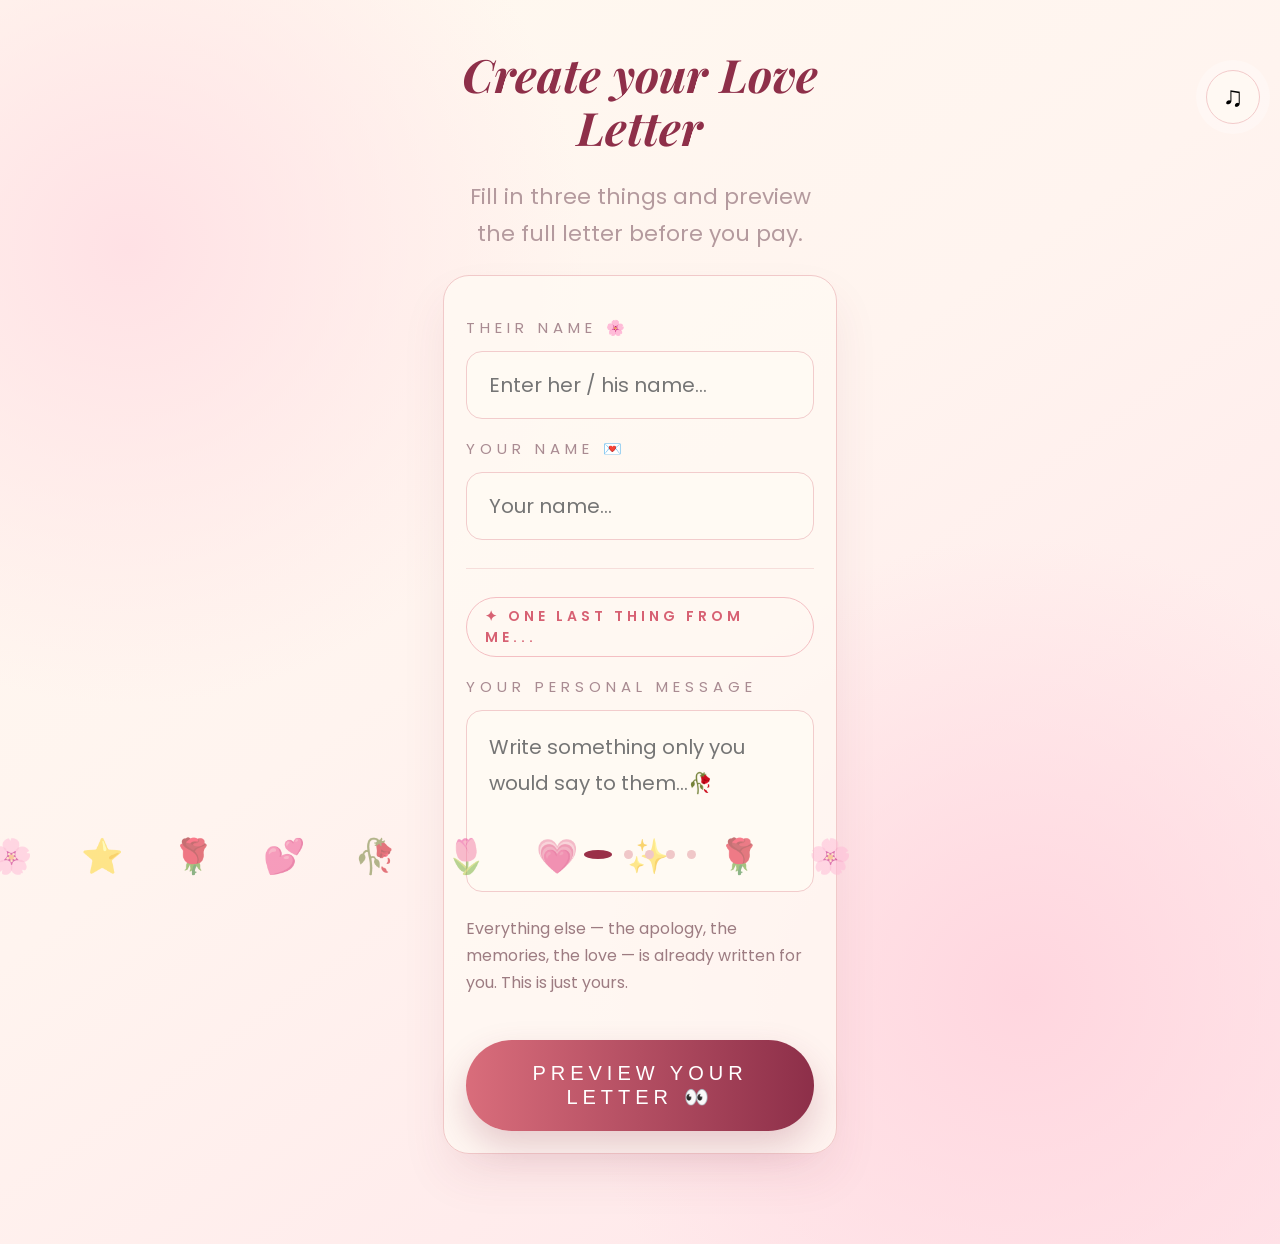
==== index.html @ 82769d7f "Add files via upload" ====
<!DOCTYPE html>
<html lang="en">
<head>
  <meta charset="UTF-8" />
  <meta name="viewport" content="width=device-width, initial-scale=1.0" />
  <title>Create Your Love Letter</title>
  <link rel="preconnect" href="https://fonts.googleapis.com">
  <link rel="preconnect" href="https://fonts.gstatic.com" crossorigin>
  <link href="https://fonts.googleapis.com/css2?family=Playfair+Display:ital,wght@0,600;0,700;1,500;1,700&family=Poppins:wght@300;400;500;600&display=swap" rel="stylesheet">
  <link rel="stylesheet" href="style.css" />
</head>
<body>
  <div class="preview-bar hidden">👀 PREVIEW MODE — PAY AT THE END TO GET YOUR LINK</div>
  <button id="musicBtn" class="music">♫</button>
  <main class="app">
    <section id="formPage" class="page active">
      <h1>Create your Love Letter</h1>
      <p class="sub">Fill in three things and preview<br>the full letter before you pay.</p>
      <div class="panel form-panel">
        <label>THEIR NAME 🌸</label>
        <input id="theirName" placeholder="Enter her / his name..." />
        <label>YOUR NAME 💌</label>
        <input id="yourName" placeholder="Your name..." />
        <div class="divider"></div>
        <div class="pill">✦ ONE LAST THING FROM ME...</div>
        <label>YOUR PERSONAL MESSAGE</label>
        <textarea id="personalMsg" rows="4" placeholder="Write something only you would say to them...🥀"></textarea>
        <p class="hint">Everything else — the apology, the memories, the love — is already written for you. This is just yours.</p>
        <button class="main-btn" id="previewBtn">PREVIEW YOUR LETTER 👀</button>
      </div>
    </section>

    <section id="loadingPage" class="page loading-page">
      <div class="roses">🌹 🌹 🌹</div>
      <h2>Something special is loading for you...</h2>
      <div class="progress"><span></span></div>
      <p class="spaced">PREPARED WITH LOVE ✦</p>
    </section>

    <section id="introPage" class="page center-page">
      <p class="tag">✦ A MESSAGE FOR YOU ✦</p>
      <h1 id="recipientBig">Nj</h1>
      <p class="italic">There are things I should have said sooner.<br>This is my attempt.</p>
      <button class="main-btn" id="readBtn">READ MY HEART 🌹</button>
      <p class="spaced small">SECONDS SINCE I STARTED MISSING YOU</p>
      <div id="seconds" class="seconds">6</div>
    </section>

    <section id="letterPage" class="page">
      <h1>Everything I never said</h1>
      <p class="sub">Scroll and let it settle in.</p>
      <div id="letterCards"></div>
      <div class="last-box">
        <div class="pill">✦ ONE LAST THING FROM ME...</div>
        <p id="customText"></p>
      </div>
      <button class="main-btn" id="meterBtn">ONE MORE THING 🌸</button>
    </section>

    <section id="meterPage" class="page center-page">
      <div class="panel meter-panel">
        <p class="tag">✦ COMPLETELY SCIENTIFIC ✦</p>
        <h2>The Forgiveness Meter™</h2>
        <p class="sub">Advanced AI is calculating exactly how much you deserve to be forgiven right now...</p>
        <div id="meterPercent">50%</div>
        <div class="meter"><span id="meterFill"></span></div>
        <p id="meterStatus" class="spaced">Initialising quantum love sensors...</p>
        <div id="meterResult" class="hidden">
          <div class="broken">💔</div>
          <h2>Cuteness Meter Broken</h2>
          <p>You are officially <b>120%</b> more cute than anyone else in the universe.</p>
          <button class="main-btn" id="loveBtn">I LOVE YOU 🌹</button>
        </div>
      </div>
    </section>

    <section id="finalPage" class="page center-page">
      <div class="rose-big">🌹</div>
      <h1>You are still<br>my favourite</h1>
      <p class="italic">In every version of this life, in every universe that exists — I would still choose you.</p>
      <div class="divider"></div>
      <p class="sign">With everything I have, — <span id="senderSign">Jh</span></p>
      <button class="main-btn" id="shareBtn">SHARE THIS LETTER 🌹</button>
    </section>
  </main>

  <div class="dots"><span></span><span></span><span></span><span></span><span></span></div>
  <script src="script.js"></script>
</body>
</html>
---- style.css ----
:root{
  --wine:#8e2f49; --rose:#d46878; --pink:#f7dede; --soft:#fff7ef; --text:#9d7c82;
}
*{box-sizing:border-box}
body{margin:0;min-height:100vh;background:radial-gradient(circle at 10% 20%,#ffe1e5,transparent 30%),radial-gradient(circle at 80% 80%,#ffd6df,transparent 32%),linear-gradient(145deg,#fffaf0,#fff4ef 45%,#ffe4e9);font-family:Poppins,sans-serif;color:var(--text);overflow-x:hidden}
body:before{content:"🌸  ⭐  🌹  💕  🥀  🌷  💗  ✨  🌹  🌸";position:fixed;left:-10px;right:-10px;bottom:18px;font-size:34px;opacity:.55;letter-spacing:20px;pointer-events:none;filter:blur(.2px)}
h1,h2{font-family:'Playfair Display',serif;color:var(--wine);font-style:italic;text-align:center;line-height:1.15}h1{font-size:46px;margin:28px 0 24px}h2{font-size:34px}.sub{text-align:center;font-size:22px;line-height:1.7;color:#b49a9e}.app{max-width:430px;margin:0 auto;min-height:100vh;padding:20px 18px 90px}.page{display:none;animation:fade .5s ease}.page.active{display:block}.center-page{padding-top:120px;text-align:center}.preview-bar{position:sticky;top:0;z-index:5;background:#a63b51;color:white;text-align:center;font-size:18px;letter-spacing:4px;padding:16px 12px;line-height:1.5}.hidden{display:none!important}.music{position:fixed;right:20px;top:70px;z-index:6;width:54px;height:54px;border-radius:50%;border:1px solid #f2caca;background:#fff9f3;font-size:28px;box-shadow:0 0 0 10px rgba(255,255,255,.3)}.panel,.last-box{background:rgba(255,250,244,.78);border:1.5px solid #f1c9c9;border-radius:26px;padding:22px;box-shadow:0 24px 45px rgba(142,47,73,.08)}label{display:block;margin:18px 0 12px;letter-spacing:5px;font-size:15px;color:#a98b92}input,textarea{width:100%;border:1.5px solid #f2cccc;border-radius:16px;background:#fffaf3;padding:18px 22px;font:20px Poppins;color:#7d4a59;outline:none}textarea{resize:none;line-height:1.8}.divider{height:1px;background:#f6dedb;margin:28px 0}.pill{display:inline-block;border:1.5px solid #f4bfc3;border-radius:999px;padding:8px 18px;color:#d76173;letter-spacing:4px;font-weight:600;font-size:14px}.hint{font-size:16px;line-height:1.7}.main-btn{width:100%;border:0;border-radius:999px;padding:22px 20px;margin-top:28px;background:linear-gradient(90deg,#d96d7b,#8d2f49);color:white;font-size:20px;letter-spacing:5px;box-shadow:0 16px 35px rgba(142,47,73,.22)}.roses{text-align:center;font-size:46px;margin-top:180px}.loading-page h2{font-size:34px;margin-top:90px}.progress,.meter{height:8px;background:#f6d8d4;border-radius:20px;overflow:hidden;margin:36px 24px}.progress span{display:block;width:0;height:100%;background:linear-gradient(90deg,#e9828b,#8e2f49);animation:load 2.2s forwards}.spaced{letter-spacing:5px;text-align:center;font-size:16px}.tag{letter-spacing:6px;color:#d76173;text-align:center}.italic{font-family:'Playfair Display',serif;font-style:italic;color:#9a7279;font-size:23px;line-height:1.6;text-align:center}.seconds{font-family:'Playfair Display',serif;color:#d76173;font-size:48px}.card{position:relative;margin:26px 0;padding:46px 26px 30px;background:rgba(255,250,244,.8);border:1px solid #f1c9c9;border-left:5px solid #bd3a56;border-radius:22px;box-shadow:0 12px 30px rgba(142,47,73,.08)}.quote{color:#f4c6c7;font-size:34px}.card h3{font-family:'Playfair Display',serif;font-style:italic;color:#3f2730;font-size:27px;font-weight:500}.card p{font-size:17px;line-height:1.7}.last-box{margin:28px 0}.last-box p{font-family:'Playfair Display',serif;font-style:italic;color:var(--wine);font-size:24px}.meter-panel{margin-top:0}.meter-panel h2{text-align:center}.meter-panel .sub{font-size:18px}.meter span{display:block;height:100%;width:50%;background:linear-gradient(90deg,#d6a26c,#8e2f49);transition:width 1s}#meterPercent{font-family:'Playfair Display',serif;color:var(--wine);font-size:72px;text-align:center;margin:38px 0 14px}.broken{font-size:54px}.finalPage{}.rose-big{font-size:62px;text-align:center}.sign{font-size:18px;letter-spacing:3px;text-align:center}.sign span{color:#d76173;font-family:'Playfair Display',serif;font-style:italic;font-size:24px}.dots{position:fixed;bottom:34px;left:0;right:0;text-align:center}.dots span{display:inline-block;width:9px;height:9px;margin:0 6px;border-radius:50%;background:#f0c7c8}.dots span.active,.dots span:nth-child(1){width:28px;background:#9a3048}@keyframes fade{from{opacity:0;transform:translateY(10px)}to{opacity:1;transform:none}}@keyframes load{to{width:100%}}@media(max-width:420px){h1{font-size:40px}.app{padding-left:18px;padding-right:18px}.preview-bar{font-size:16px}.main-btn{font-size:18px}}
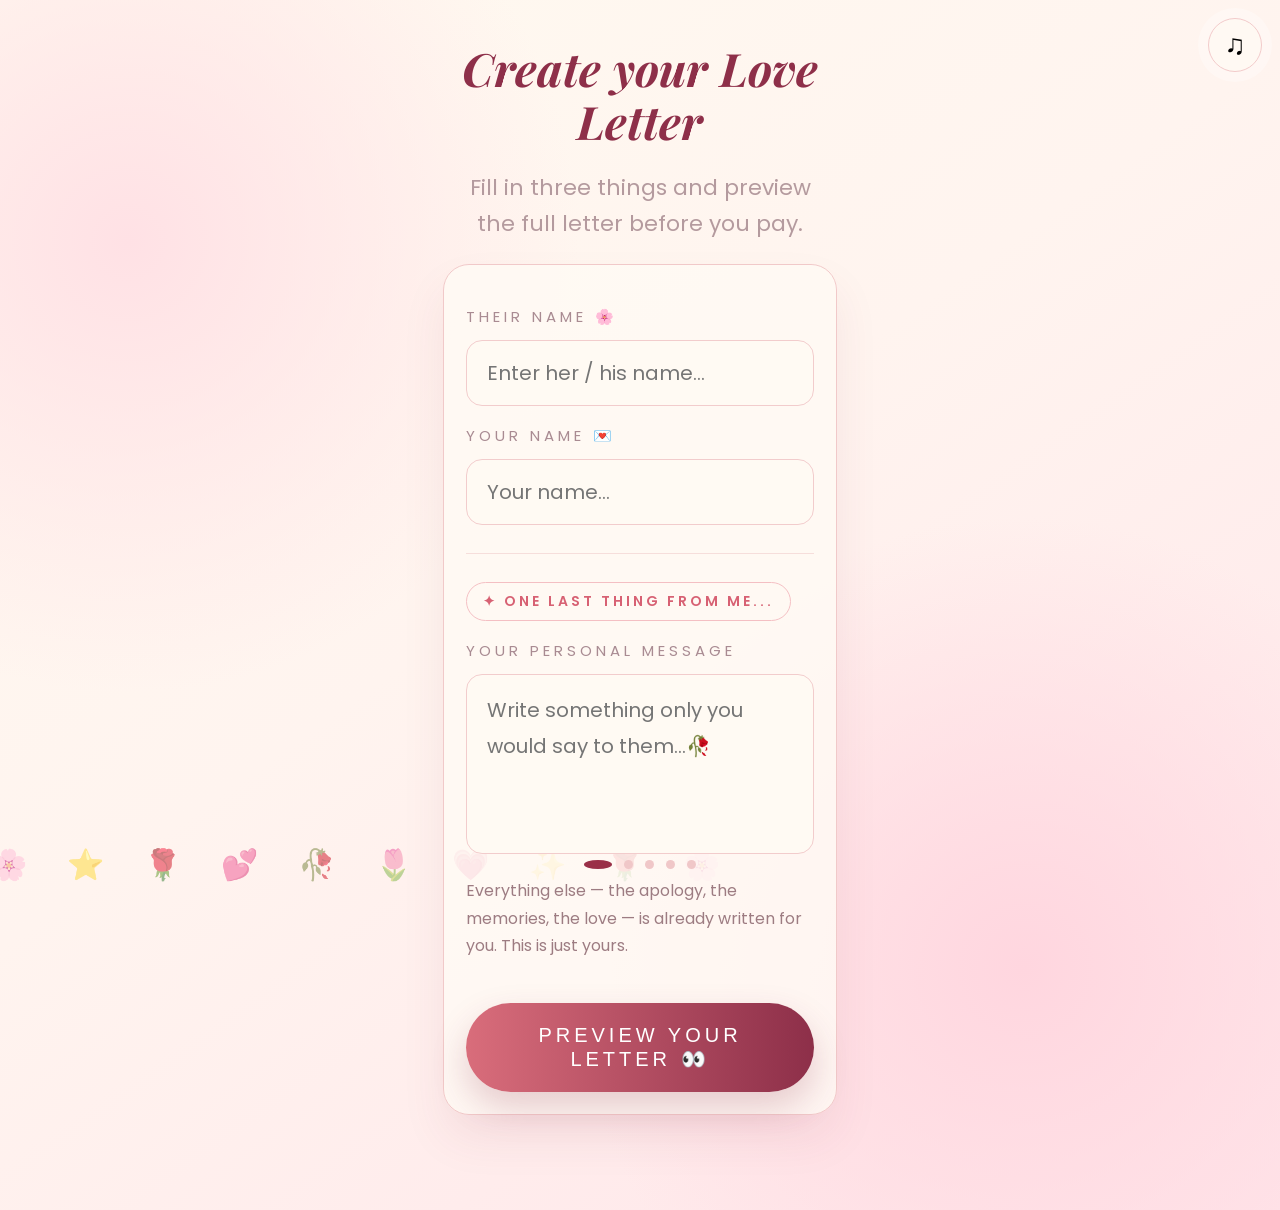
==== commit 532b5ce8: "Add files via upload" ====
--- a/index.html
+++ b/index.html
@@ -10,7 +10,6 @@
   <link rel="stylesheet" href="style.css" />
 </head>
 <body>
-  <div class="preview-bar hidden">👀 PREVIEW MODE — PAY AT THE END TO GET YOUR LINK</div>
   <button id="musicBtn" class="music">♫</button>
   <main class="app">
     <section id="formPage" class="page active">
@@ -79,7 +78,7 @@
       <h1>You are still<br>my favourite</h1>
       <p class="italic">In every version of this life, in every universe that exists — I would still choose you.</p>
       <div class="divider"></div>
-      <p class="sign">With everything I have, — <span id="senderSign">Jh</span></p>
+      <p class="sign">With everything I have, — <span id="senderSign">Your name</span></p>
       <button class="main-btn" id="shareBtn">SHARE THIS LETTER 🌹</button>
     </section>
   </main>
--- a/style.css
+++ b/style.css
@@ -1,7 +1,10 @@
 :root{
   --wine:#8e2f49; --rose:#d46878; --pink:#f7dede; --soft:#fff7ef; --text:#9d7c82;
 }
-*{box-sizing:border-box}
-body{margin:0;min-height:100vh;background:radial-gradient(circle at 10% 20%,#ffe1e5,transparent 30%),radial-gradient(circle at 80% 80%,#ffd6df,transparent 32%),linear-gradient(145deg,#fffaf0,#fff4ef 45%,#ffe4e9);font-family:Poppins,sans-serif;color:var(--text);overflow-x:hidden}
-body:before{content:"🌸  ⭐  🌹  💕  🥀  🌷  💗  ✨  🌹  🌸";position:fixed;left:-10px;right:-10px;bottom:18px;font-size:34px;opacity:.55;letter-spacing:20px;pointer-events:none;filter:blur(.2px)}
-h1,h2{font-family:'Playfair Display',serif;color:var(--wine);font-style:italic;text-align:center;line-height:1.15}h1{font-size:46px;margin:28px 0 24px}h2{font-size:34px}.sub{text-align:center;font-size:22px;line-height:1.7;color:#b49a9e}.app{max-width:430px;margin:0 auto;min-height:100vh;padding:20px 18px 90px}.page{display:none;animation:fade .5s ease}.page.active{display:block}.center-page{padding-top:120px;text-align:center}.preview-bar{position:sticky;top:0;z-index:5;background:#a63b51;color:white;text-align:center;font-size:18px;letter-spacing:4px;padding:16px 12px;line-height:1.5}.hidden{display:none!important}.music{position:fixed;right:20px;top:70px;z-index:6;width:54px;height:54px;border-radius:50%;border:1px solid #f2caca;background:#fff9f3;font-size:28px;box-shadow:0 0 0 10px rgba(255,255,255,.3)}.panel,.last-box{background:rgba(255,250,244,.78);border:1.5px solid #f1c9c9;border-radius:26px;padding:22px;box-shadow:0 24px 45px rgba(142,47,73,.08)}label{display:block;margin:18px 0 12px;letter-spacing:5px;font-size:15px;color:#a98b92}input,textarea{width:100%;border:1.5px solid #f2cccc;border-radius:16px;background:#fffaf3;padding:18px 22px;font:20px Poppins;color:#7d4a59;outline:none}textarea{resize:none;line-height:1.8}.divider{height:1px;background:#f6dedb;margin:28px 0}.pill{display:inline-block;border:1.5px solid #f4bfc3;border-radius:999px;padding:8px 18px;color:#d76173;letter-spacing:4px;font-weight:600;font-size:14px}.hint{font-size:16px;line-height:1.7}.main-btn{width:100%;border:0;border-radius:999px;padding:22px 20px;margin-top:28px;background:linear-gradient(90deg,#d96d7b,#8d2f49);color:white;font-size:20px;letter-spacing:5px;box-shadow:0 16px 35px rgba(142,47,73,.22)}.roses{text-align:center;font-size:46px;margin-top:180px}.loading-page h2{font-size:34px;margin-top:90px}.progress,.meter{height:8px;background:#f6d8d4;border-radius:20px;overflow:hidden;margin:36px 24px}.progress span{display:block;width:0;height:100%;background:linear-gradient(90deg,#e9828b,#8e2f49);animation:load 2.2s forwards}.spaced{letter-spacing:5px;text-align:center;font-size:16px}.tag{letter-spacing:6px;color:#d76173;text-align:center}.italic{font-family:'Playfair Display',serif;font-style:italic;color:#9a7279;font-size:23px;line-height:1.6;text-align:center}.seconds{font-family:'Playfair Display',serif;color:#d76173;font-size:48px}.card{position:relative;margin:26px 0;padding:46px 26px 30px;background:rgba(255,250,244,.8);border:1px solid #f1c9c9;border-left:5px solid #bd3a56;border-radius:22px;box-shadow:0 12px 30px rgba(142,47,73,.08)}.quote{color:#f4c6c7;font-size:34px}.card h3{font-family:'Playfair Display',serif;font-style:italic;color:#3f2730;font-size:27px;font-weight:500}.card p{font-size:17px;line-height:1.7}.last-box{margin:28px 0}.last-box p{font-family:'Playfair Display',serif;font-style:italic;color:var(--wine);font-size:24px}.meter-panel{margin-top:0}.meter-panel h2{text-align:center}.meter-panel .sub{font-size:18px}.meter span{display:block;height:100%;width:50%;background:linear-gradient(90deg,#d6a26c,#8e2f49);transition:width 1s}#meterPercent{font-family:'Playfair Display',serif;color:var(--wine);font-size:72px;text-align:center;margin:38px 0 14px}.broken{font-size:54px}.finalPage{}.rose-big{font-size:62px;text-align:center}.sign{font-size:18px;letter-spacing:3px;text-align:center}.sign span{color:#d76173;font-family:'Playfair Display',serif;font-style:italic;font-size:24px}.dots{position:fixed;bottom:34px;left:0;right:0;text-align:center}.dots span{display:inline-block;width:9px;height:9px;margin:0 6px;border-radius:50%;background:#f0c7c8}.dots span.active,.dots span:nth-child(1){width:28px;background:#9a3048}@keyframes fade{from{opacity:0;transform:translateY(10px)}to{opacity:1;transform:none}}@keyframes load{to{width:100%}}@media(max-width:420px){h1{font-size:40px}.app{padding-left:18px;padding-right:18px}.preview-bar{font-size:16px}.main-btn{font-size:18px}}
+*{box-sizing:border-box;-webkit-tap-highlight-color:transparent}
+html{width:100%;overflow-x:hidden}
+body{margin:0;width:100%;min-height:100dvh;background:radial-gradient(circle at 10% 20%,#ffe1e5,transparent 30%),radial-gradient(circle at 80% 80%,#ffd6df,transparent 32%),linear-gradient(145deg,#fffaf0,#fff4ef 45%,#ffe4e9);font-family:Poppins,sans-serif;color:var(--text);overflow-x:hidden}
+body:before{content:"🌸  ⭐  🌹  💕  🥀  🌷  💗  ✨  🌹  🌸";position:fixed;left:-10px;right:-10px;bottom:calc(12px + env(safe-area-inset-bottom));font-size:30px;opacity:.5;letter-spacing:16px;pointer-events:none;filter:blur(.2px);z-index:0}
+h1,h2{font-family:'Playfair Display',serif;color:var(--wine);font-style:italic;text-align:center;line-height:1.15}h1{font-size:clamp(34px,10vw,46px);margin:24px 0 20px}h2{font-size:clamp(28px,8vw,34px)}.sub{text-align:center;font-size:clamp(18px,5vw,22px);line-height:1.65;color:#b49a9e}.app{position:relative;z-index:1;width:100%;max-width:430px;margin:0 auto;min-height:100dvh;padding:18px 18px calc(95px + env(safe-area-inset-bottom))}.page{display:none;animation:fade .5s ease}.page.active{display:block}.center-page{padding-top:min(18vh,120px);text-align:center}.hidden{display:none!important}.music{position:fixed;right:18px;top:18px;z-index:6;width:54px;height:54px;border-radius:50%;border:1px solid #f2caca;background:#fff9f3;font-size:28px;box-shadow:0 0 0 10px rgba(255,255,255,.3)}.panel,.last-box{background:rgba(255,250,244,.82);border:1.5px solid #f1c9c9;border-radius:26px;padding:22px;box-shadow:0 24px 45px rgba(142,47,73,.08)}label{display:block;margin:18px 0 12px;letter-spacing:4px;font-size:15px;color:#a98b92}input,textarea{width:100%;border:1.5px solid #f2cccc;border-radius:16px;background:#fffaf3;padding:17px 20px;font:20px Poppins;color:#7d4a59;outline:none}textarea{resize:none;line-height:1.8}.divider{height:1px;background:#f6dedb;margin:28px 0}.pill{display:inline-block;border:1.5px solid #f4bfc3;border-radius:999px;padding:8px 16px;color:#d76173;letter-spacing:3px;font-weight:600;font-size:14px}.hint{font-size:16px;line-height:1.7}.main-btn{width:100%;border:0;border-radius:999px;padding:21px 18px;margin-top:28px;background:linear-gradient(90deg,#d96d7b,#8d2f49);color:white;font-size:clamp(17px,5vw,20px);letter-spacing:4px;box-shadow:0 16px 35px rgba(142,47,73,.22);cursor:pointer}.roses{text-align:center;font-size:46px;margin-top:min(24vh,180px)}.loading-page h2{font-size:clamp(28px,8vw,34px);margin-top:70px}.progress,.meter{height:8px;background:#f6d8d4;border-radius:20px;overflow:hidden;margin:34px 24px}.progress span{display:block;width:0;height:100%;background:linear-gradient(90deg,#e9828b,#8e2f49);animation:load 2.2s forwards}.spaced{letter-spacing:4px;text-align:center;font-size:16px}.tag{letter-spacing:5px;color:#d76173;text-align:center}.italic{font-family:'Playfair Display',serif;font-style:italic;color:#9a7279;font-size:clamp(21px,5.5vw,23px);line-height:1.6;text-align:center}.seconds{font-family:'Playfair Display',serif;color:#d76173;font-size:48px}.card{position:relative;margin:24px 0;padding:42px 24px 28px;background:rgba(255,250,244,.84);border:1px solid #f1c9c9;border-left:5px solid #bd3a56;border-radius:22px;box-shadow:0 12px 30px rgba(142,47,73,.08)}.quote{color:#f4c6c7;font-size:34px}.card h3{font-family:'Playfair Display',serif;font-style:italic;color:#3f2730;font-size:clamp(25px,7vw,27px);font-weight:500}.card p{font-size:clamp(16px,4.2vw,17px);line-height:1.7}.last-box{margin:28px 0}.last-box p{font-family:'Playfair Display',serif;font-style:italic;color:var(--wine);font-size:24px;overflow-wrap:anywhere}.meter-panel{margin-top:0}.meter-panel h2{text-align:center}.meter-panel .sub{font-size:18px} .meter span{display:block;height:100%;width:50%;background:linear-gradient(90deg,#d6a26c,#8e2f49);transition:width 1s}#meterPercent{font-family:'Playfair Display',serif;color:var(--wine);font-size:clamp(64px,18vw,72px);text-align:center;margin:34px 0 14px}.broken{font-size:54px}.rose-big{font-size:62px;text-align:center}.sign{font-size:18px;letter-spacing:2px;text-align:center}.sign span{color:#d76173;font-family:'Playfair Display',serif;font-style:italic;font-size:24px;overflow-wrap:anywhere}.dots{position:fixed;z-index:2;bottom:calc(24px + env(safe-area-inset-bottom));left:0;right:0;text-align:center;pointer-events:none}.dots span{display:inline-block;width:9px;height:9px;margin:0 6px;border-radius:50%;background:#f0c7c8}.dots span.active,.dots span:nth-child(1){width:28px;background:#9a3048}@keyframes fade{from{opacity:0;transform:translateY(10px)}to{opacity:1;transform:none}}@keyframes load{to{width:100%}}
+@media(max-width:420px){.app{padding-left:16px;padding-right:16px}.panel,.last-box{padding:20px;border-radius:24px}input,textarea{font-size:18px;padding:16px 18px}.main-btn{letter-spacing:3px}.music{width:48px;height:48px;font-size:24px}.center-page{padding-top:95px}}
+@media(max-width:360px){.app{padding-left:12px;padding-right:12px}.pill,.tag,.spaced{letter-spacing:2px}.main-btn{letter-spacing:2px;padding:18px 14px}.card{padding-left:20px;padding-right:18px}}
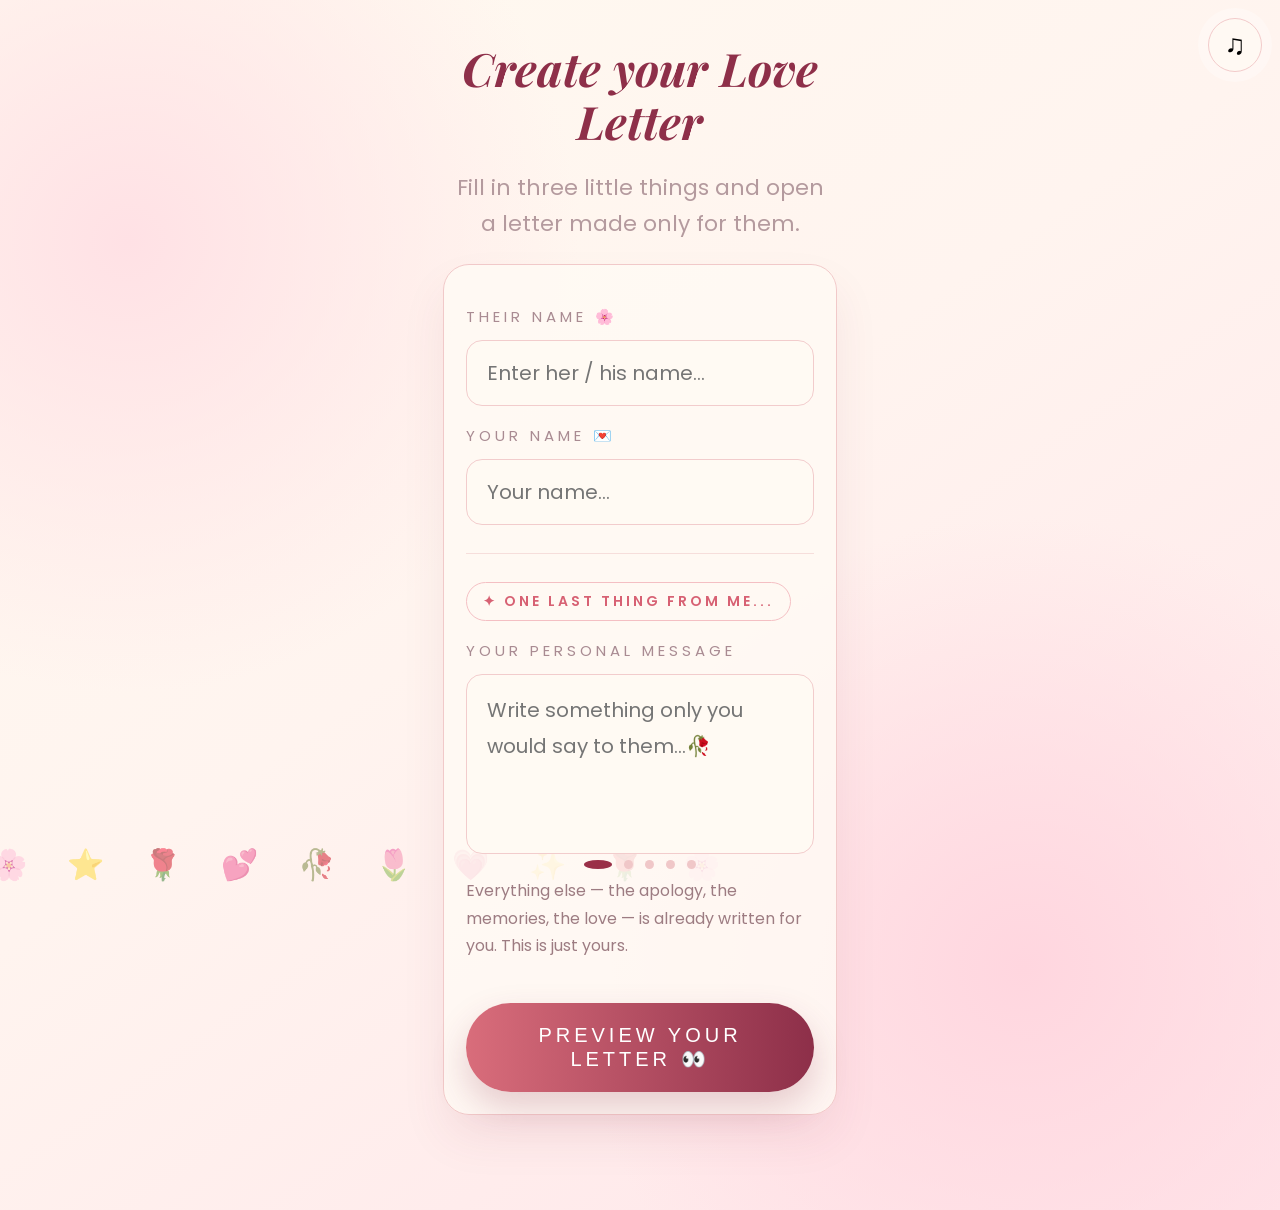
==== commit f58c0b50: "Add files via upload" ====
--- a/index.html
+++ b/index.html
@@ -3,18 +3,18 @@
 <head>
   <meta charset="UTF-8" />
   <meta name="viewport" content="width=device-width, initial-scale=1.0" />
-  <title>Create Your Love Letter</title>
+  <title>SorryLink</title>
   <link rel="preconnect" href="https://fonts.googleapis.com">
   <link rel="preconnect" href="https://fonts.gstatic.com" crossorigin>
   <link href="https://fonts.googleapis.com/css2?family=Playfair+Display:ital,wght@0,600;0,700;1,500;1,700&family=Poppins:wght@300;400;500;600&display=swap" rel="stylesheet">
-  <link rel="stylesheet" href="style.css" />
+  <link rel="stylesheet" href="style.css?v=3" />
 </head>
 <body>
   <button id="musicBtn" class="music">♫</button>
   <main class="app">
     <section id="formPage" class="page active">
       <h1>Create your Love Letter</h1>
-      <p class="sub">Fill in three things and preview<br>the full letter before you pay.</p>
+      <p class="sub">Fill in three little things and open<br>a letter made only for them.</p>
       <div class="panel form-panel">
         <label>THEIR NAME 🌸</label>
         <input id="theirName" placeholder="Enter her / his name..." />
@@ -78,12 +78,12 @@
       <h1>You are still<br>my favourite</h1>
       <p class="italic">In every version of this life, in every universe that exists — I would still choose you.</p>
       <div class="divider"></div>
-      <p class="sign">With everything I have, — <span id="senderSign">Your name</span></p>
+      <p class="sign">With everything I have, — <span id="senderSign"></span></p>
       <button class="main-btn" id="shareBtn">SHARE THIS LETTER 🌹</button>
     </section>
   </main>
 
   <div class="dots"><span></span><span></span><span></span><span></span><span></span></div>
-  <script src="script.js"></script>
+  <script src="script.js?v=3"></script>
 </body>
 </html>
--- a/style.css
+++ b/style.css
@@ -8,3 +8,25 @@
 h1,h2{font-family:'Playfair Display',serif;color:var(--wine);font-style:italic;text-align:center;line-height:1.15}h1{font-size:clamp(34px,10vw,46px);margin:24px 0 20px}h2{font-size:clamp(28px,8vw,34px)}.sub{text-align:center;font-size:clamp(18px,5vw,22px);line-height:1.65;color:#b49a9e}.app{position:relative;z-index:1;width:100%;max-width:430px;margin:0 auto;min-height:100dvh;padding:18px 18px calc(95px + env(safe-area-inset-bottom))}.page{display:none;animation:fade .5s ease}.page.active{display:block}.center-page{padding-top:min(18vh,120px);text-align:center}.hidden{display:none!important}.music{position:fixed;right:18px;top:18px;z-index:6;width:54px;height:54px;border-radius:50%;border:1px solid #f2caca;background:#fff9f3;font-size:28px;box-shadow:0 0 0 10px rgba(255,255,255,.3)}.panel,.last-box{background:rgba(255,250,244,.82);border:1.5px solid #f1c9c9;border-radius:26px;padding:22px;box-shadow:0 24px 45px rgba(142,47,73,.08)}label{display:block;margin:18px 0 12px;letter-spacing:4px;font-size:15px;color:#a98b92}input,textarea{width:100%;border:1.5px solid #f2cccc;border-radius:16px;background:#fffaf3;padding:17px 20px;font:20px Poppins;color:#7d4a59;outline:none}textarea{resize:none;line-height:1.8}.divider{height:1px;background:#f6dedb;margin:28px 0}.pill{display:inline-block;border:1.5px solid #f4bfc3;border-radius:999px;padding:8px 16px;color:#d76173;letter-spacing:3px;font-weight:600;font-size:14px}.hint{font-size:16px;line-height:1.7}.main-btn{width:100%;border:0;border-radius:999px;padding:21px 18px;margin-top:28px;background:linear-gradient(90deg,#d96d7b,#8d2f49);color:white;font-size:clamp(17px,5vw,20px);letter-spacing:4px;box-shadow:0 16px 35px rgba(142,47,73,.22);cursor:pointer}.roses{text-align:center;font-size:46px;margin-top:min(24vh,180px)}.loading-page h2{font-size:clamp(28px,8vw,34px);margin-top:70px}.progress,.meter{height:8px;background:#f6d8d4;border-radius:20px;overflow:hidden;margin:34px 24px}.progress span{display:block;width:0;height:100%;background:linear-gradient(90deg,#e9828b,#8e2f49);animation:load 2.2s forwards}.spaced{letter-spacing:4px;text-align:center;font-size:16px}.tag{letter-spacing:5px;color:#d76173;text-align:center}.italic{font-family:'Playfair Display',serif;font-style:italic;color:#9a7279;font-size:clamp(21px,5.5vw,23px);line-height:1.6;text-align:center}.seconds{font-family:'Playfair Display',serif;color:#d76173;font-size:48px}.card{position:relative;margin:24px 0;padding:42px 24px 28px;background:rgba(255,250,244,.84);border:1px solid #f1c9c9;border-left:5px solid #bd3a56;border-radius:22px;box-shadow:0 12px 30px rgba(142,47,73,.08)}.quote{color:#f4c6c7;font-size:34px}.card h3{font-family:'Playfair Display',serif;font-style:italic;color:#3f2730;font-size:clamp(25px,7vw,27px);font-weight:500}.card p{font-size:clamp(16px,4.2vw,17px);line-height:1.7}.last-box{margin:28px 0}.last-box p{font-family:'Playfair Display',serif;font-style:italic;color:var(--wine);font-size:24px;overflow-wrap:anywhere}.meter-panel{margin-top:0}.meter-panel h2{text-align:center}.meter-panel .sub{font-size:18px} .meter span{display:block;height:100%;width:50%;background:linear-gradient(90deg,#d6a26c,#8e2f49);transition:width 1s}#meterPercent{font-family:'Playfair Display',serif;color:var(--wine);font-size:clamp(64px,18vw,72px);text-align:center;margin:34px 0 14px}.broken{font-size:54px}.rose-big{font-size:62px;text-align:center}.sign{font-size:18px;letter-spacing:2px;text-align:center}.sign span{color:#d76173;font-family:'Playfair Display',serif;font-style:italic;font-size:24px;overflow-wrap:anywhere}.dots{position:fixed;z-index:2;bottom:calc(24px + env(safe-area-inset-bottom));left:0;right:0;text-align:center;pointer-events:none}.dots span{display:inline-block;width:9px;height:9px;margin:0 6px;border-radius:50%;background:#f0c7c8}.dots span.active,.dots span:nth-child(1){width:28px;background:#9a3048}@keyframes fade{from{opacity:0;transform:translateY(10px)}to{opacity:1;transform:none}}@keyframes load{to{width:100%}}
 @media(max-width:420px){.app{padding-left:16px;padding-right:16px}.panel,.last-box{padding:20px;border-radius:24px}input,textarea{font-size:18px;padding:16px 18px}.main-btn{letter-spacing:3px}.music{width:48px;height:48px;font-size:24px}.center-page{padding-top:95px}}
 @media(max-width:360px){.app{padding-left:12px;padding-right:12px}.pill,.tag,.spaced{letter-spacing:2px}.main-btn{letter-spacing:2px;padding:18px 14px}.card{padding-left:20px;padding-right:18px}}
+
+@media (max-width: 480px){
+  body:before{font-size:24px;letter-spacing:10px;bottom:calc(8px + env(safe-area-inset-bottom));}
+  .app{max-width:100%;padding:14px 14px calc(88px + env(safe-area-inset-bottom));}
+  h1{font-size:clamp(31px,9.5vw,42px);}
+  .sub{font-size:clamp(16px,4.6vw,20px);line-height:1.55;}
+  .panel,.last-box{padding:18px 16px;border-radius:22px;}
+  label{font-size:13px;letter-spacing:2.5px;margin-top:16px;}
+  input,textarea{font-size:16px;padding:15px 16px;border-radius:14px;}
+  .main-btn{font-size:16px;letter-spacing:2px;padding:18px 14px;}
+  .center-page{padding-top:88px;}
+  .card{margin:20px 0;padding:34px 18px 24px;}
+  .card h3{font-size:24px;}
+  .card p{font-size:15.5px;}
+  .dots{bottom:calc(18px + env(safe-area-inset-bottom));}
+}
+@media (max-width: 340px){
+  .app{padding-left:10px;padding-right:10px;}
+  h1{font-size:30px;}
+  .pill,.tag,.spaced{letter-spacing:1.5px;font-size:12px;}
+  .sign{font-size:16px;}
+}
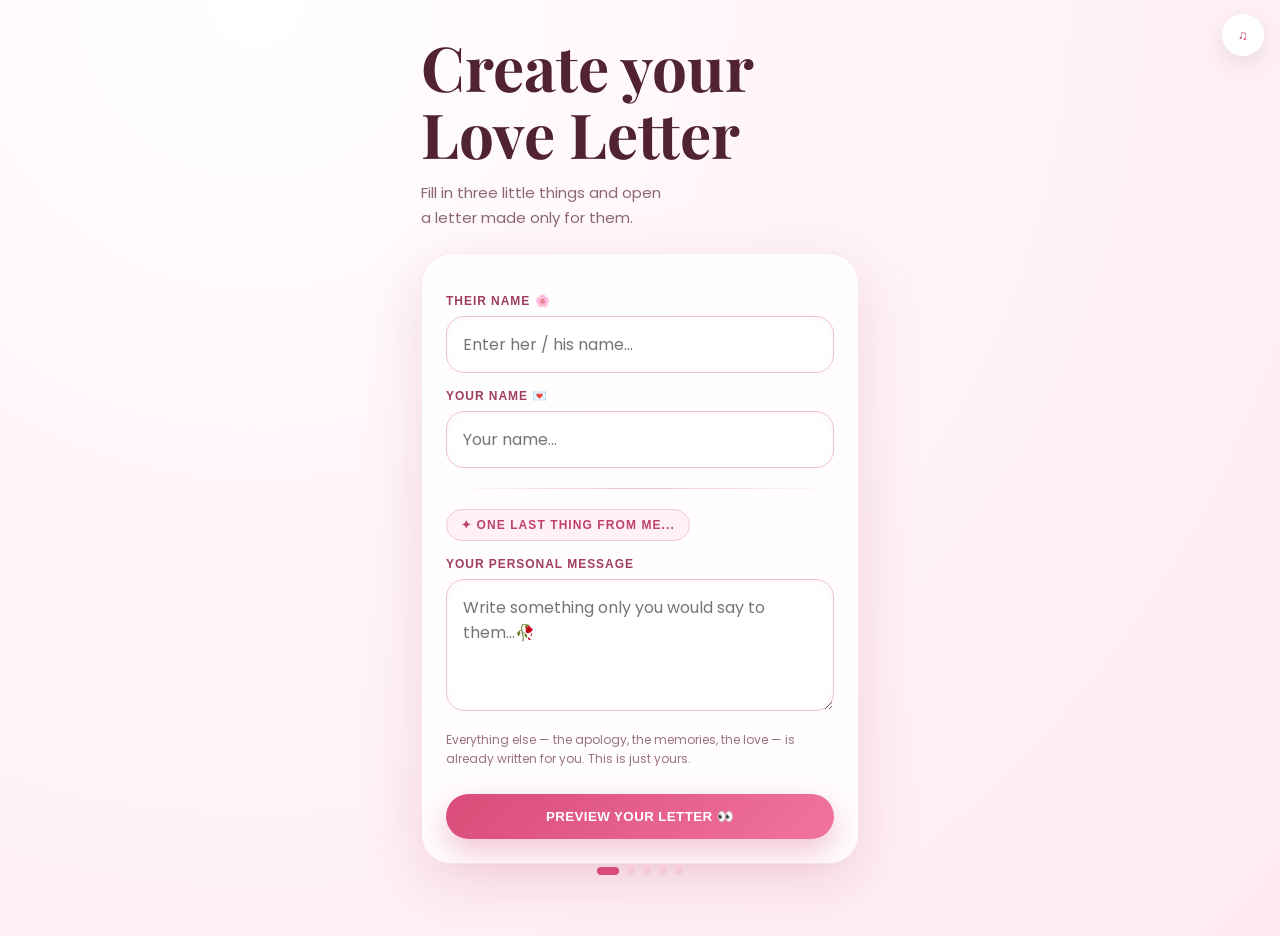
==== commit d17349fa: "Add files via upload" ====
--- a/index.html
+++ b/index.html
@@ -7,7 +7,8 @@
   <link rel="preconnect" href="https://fonts.googleapis.com">
   <link rel="preconnect" href="https://fonts.gstatic.com" crossorigin>
   <link href="https://fonts.googleapis.com/css2?family=Playfair+Display:ital,wght@0,600;0,700;1,500;1,700&family=Poppins:wght@300;400;500;600&display=swap" rel="stylesheet">
-  <link rel="stylesheet" href="style.css?v=3" />
+  <link rel="stylesheet" href="style.css?v=10" />
+  <script src="https://checkout.razorpay.com/v1/checkout.js"></script>
 </head>
 <body>
   <button id="musicBtn" class="music">♫</button>
@@ -17,9 +18,9 @@
       <p class="sub">Fill in three little things and open<br>a letter made only for them.</p>
       <div class="panel form-panel">
         <label>THEIR NAME 🌸</label>
-        <input id="theirName" placeholder="Enter her / his name..." />
+        <input id="theirName" placeholder="Enter her / his name..." autocomplete="name" />
         <label>YOUR NAME 💌</label>
-        <input id="yourName" placeholder="Your name..." />
+        <input id="yourName" placeholder="Your name..." autocomplete="name" />
         <div class="divider"></div>
         <div class="pill">✦ ONE LAST THING FROM ME...</div>
         <label>YOUR PERSONAL MESSAGE</label>
@@ -38,7 +39,7 @@
 
     <section id="introPage" class="page center-page">
       <p class="tag">✦ A MESSAGE FOR YOU ✦</p>
-      <h1 id="recipientBig">Nj</h1>
+      <h1 id="recipientBig">My Love</h1>
       <p class="italic">There are things I should have said sooner.<br>This is my attempt.</p>
       <button class="main-btn" id="readBtn">READ MY HEART 🌹</button>
       <p class="spaced small">SECONDS SINCE I STARTED MISSING YOU</p>
@@ -73,17 +74,28 @@
       </div>
     </section>
 
+    <section id="paymentPage" class="page center-page">
+      <div class="panel payment-panel">
+        <p class="tag">✦ ONE TIME UNLOCK ✦</p>
+        <h2>Unlock this letter</h2>
+        <p class="sub">Pay once and get one shareable link for this letter from <span id="paymentName">your name</span>.</p>
+        <div id="payAmount" class="price">₹49</div>
+        <button class="main-btn" id="payBtn">PAY ₹49 & GET LINK 🌹</button>
+        <p id="payStatus" class="hint center"></p>
+      </div>
+    </section>
+
     <section id="finalPage" class="page center-page">
       <div class="rose-big">🌹</div>
-      <h1>You are still<br>my favourite</h1>
-      <p class="italic">In every version of this life, in every universe that exists — I would still choose you.</p>
-      <div class="divider"></div>
-      <p class="sign">With everything I have, — <span id="senderSign"></span></p>
-      <button class="main-btn" id="shareBtn">SHARE THIS LETTER 🌹</button>
+      <h1>Your paid link is ready</h1>
+      <p class="italic">Send this link to the person you made it for.</p>
+      <input id="shareLinkBox" class="share-box" readonly />
+      <button class="main-btn" id="copyLinkBtn">COPY SHAREABLE LINK 🌹</button>
+      <button class="ghost-btn" id="openLinkBtn">OPEN LINK</button>
     </section>
   </main>
 
   <div class="dots"><span></span><span></span><span></span><span></span><span></span></div>
-  <script src="script.js?v=3"></script>
+  <script src="script.js?v=10"></script>
 </body>
 </html>
--- a/style.css
+++ b/style.css
@@ -1,32 +1 @@
-:root{
-  --wine:#8e2f49; --rose:#d46878; --pink:#f7dede; --soft:#fff7ef; --text:#9d7c82;
-}
-*{box-sizing:border-box;-webkit-tap-highlight-color:transparent}
-html{width:100%;overflow-x:hidden}
-body{margin:0;width:100%;min-height:100dvh;background:radial-gradient(circle at 10% 20%,#ffe1e5,transparent 30%),radial-gradient(circle at 80% 80%,#ffd6df,transparent 32%),linear-gradient(145deg,#fffaf0,#fff4ef 45%,#ffe4e9);font-family:Poppins,sans-serif;color:var(--text);overflow-x:hidden}
-body:before{content:"🌸  ⭐  🌹  💕  🥀  🌷  💗  ✨  🌹  🌸";position:fixed;left:-10px;right:-10px;bottom:calc(12px + env(safe-area-inset-bottom));font-size:30px;opacity:.5;letter-spacing:16px;pointer-events:none;filter:blur(.2px);z-index:0}
-h1,h2{font-family:'Playfair Display',serif;color:var(--wine);font-style:italic;text-align:center;line-height:1.15}h1{font-size:clamp(34px,10vw,46px);margin:24px 0 20px}h2{font-size:clamp(28px,8vw,34px)}.sub{text-align:center;font-size:clamp(18px,5vw,22px);line-height:1.65;color:#b49a9e}.app{position:relative;z-index:1;width:100%;max-width:430px;margin:0 auto;min-height:100dvh;padding:18px 18px calc(95px + env(safe-area-inset-bottom))}.page{display:none;animation:fade .5s ease}.page.active{display:block}.center-page{padding-top:min(18vh,120px);text-align:center}.hidden{display:none!important}.music{position:fixed;right:18px;top:18px;z-index:6;width:54px;height:54px;border-radius:50%;border:1px solid #f2caca;background:#fff9f3;font-size:28px;box-shadow:0 0 0 10px rgba(255,255,255,.3)}.panel,.last-box{background:rgba(255,250,244,.82);border:1.5px solid #f1c9c9;border-radius:26px;padding:22px;box-shadow:0 24px 45px rgba(142,47,73,.08)}label{display:block;margin:18px 0 12px;letter-spacing:4px;font-size:15px;color:#a98b92}input,textarea{width:100%;border:1.5px solid #f2cccc;border-radius:16px;background:#fffaf3;padding:17px 20px;font:20px Poppins;color:#7d4a59;outline:none}textarea{resize:none;line-height:1.8}.divider{height:1px;background:#f6dedb;margin:28px 0}.pill{display:inline-block;border:1.5px solid #f4bfc3;border-radius:999px;padding:8px 16px;color:#d76173;letter-spacing:3px;font-weight:600;font-size:14px}.hint{font-size:16px;line-height:1.7}.main-btn{width:100%;border:0;border-radius:999px;padding:21px 18px;margin-top:28px;background:linear-gradient(90deg,#d96d7b,#8d2f49);color:white;font-size:clamp(17px,5vw,20px);letter-spacing:4px;box-shadow:0 16px 35px rgba(142,47,73,.22);cursor:pointer}.roses{text-align:center;font-size:46px;margin-top:min(24vh,180px)}.loading-page h2{font-size:clamp(28px,8vw,34px);margin-top:70px}.progress,.meter{height:8px;background:#f6d8d4;border-radius:20px;overflow:hidden;margin:34px 24px}.progress span{display:block;width:0;height:100%;background:linear-gradient(90deg,#e9828b,#8e2f49);animation:load 2.2s forwards}.spaced{letter-spacing:4px;text-align:center;font-size:16px}.tag{letter-spacing:5px;color:#d76173;text-align:center}.italic{font-family:'Playfair Display',serif;font-style:italic;color:#9a7279;font-size:clamp(21px,5.5vw,23px);line-height:1.6;text-align:center}.seconds{font-family:'Playfair Display',serif;color:#d76173;font-size:48px}.card{position:relative;margin:24px 0;padding:42px 24px 28px;background:rgba(255,250,244,.84);border:1px solid #f1c9c9;border-left:5px solid #bd3a56;border-radius:22px;box-shadow:0 12px 30px rgba(142,47,73,.08)}.quote{color:#f4c6c7;font-size:34px}.card h3{font-family:'Playfair Display',serif;font-style:italic;color:#3f2730;font-size:clamp(25px,7vw,27px);font-weight:500}.card p{font-size:clamp(16px,4.2vw,17px);line-height:1.7}.last-box{margin:28px 0}.last-box p{font-family:'Playfair Display',serif;font-style:italic;color:var(--wine);font-size:24px;overflow-wrap:anywhere}.meter-panel{margin-top:0}.meter-panel h2{text-align:center}.meter-panel .sub{font-size:18px} .meter span{display:block;height:100%;width:50%;background:linear-gradient(90deg,#d6a26c,#8e2f49);transition:width 1s}#meterPercent{font-family:'Playfair Display',serif;color:var(--wine);font-size:clamp(64px,18vw,72px);text-align:center;margin:34px 0 14px}.broken{font-size:54px}.rose-big{font-size:62px;text-align:center}.sign{font-size:18px;letter-spacing:2px;text-align:center}.sign span{color:#d76173;font-family:'Playfair Display',serif;font-style:italic;font-size:24px;overflow-wrap:anywhere}.dots{position:fixed;z-index:2;bottom:calc(24px + env(safe-area-inset-bottom));left:0;right:0;text-align:center;pointer-events:none}.dots span{display:inline-block;width:9px;height:9px;margin:0 6px;border-radius:50%;background:#f0c7c8}.dots span.active,.dots span:nth-child(1){width:28px;background:#9a3048}@keyframes fade{from{opacity:0;transform:translateY(10px)}to{opacity:1;transform:none}}@keyframes load{to{width:100%}}
-@media(max-width:420px){.app{padding-left:16px;padding-right:16px}.panel,.last-box{padding:20px;border-radius:24px}input,textarea{font-size:18px;padding:16px 18px}.main-btn{letter-spacing:3px}.music{width:48px;height:48px;font-size:24px}.center-page{padding-top:95px}}
-@media(max-width:360px){.app{padding-left:12px;padding-right:12px}.pill,.tag,.spaced{letter-spacing:2px}.main-btn{letter-spacing:2px;padding:18px 14px}.card{padding-left:20px;padding-right:18px}}
-
-@media (max-width: 480px){
-  body:before{font-size:24px;letter-spacing:10px;bottom:calc(8px + env(safe-area-inset-bottom));}
-  .app{max-width:100%;padding:14px 14px calc(88px + env(safe-area-inset-bottom));}
-  h1{font-size:clamp(31px,9.5vw,42px);}
-  .sub{font-size:clamp(16px,4.6vw,20px);line-height:1.55;}
-  .panel,.last-box{padding:18px 16px;border-radius:22px;}
-  label{font-size:13px;letter-spacing:2.5px;margin-top:16px;}
-  input,textarea{font-size:16px;padding:15px 16px;border-radius:14px;}
-  .main-btn{font-size:16px;letter-spacing:2px;padding:18px 14px;}
-  .center-page{padding-top:88px;}
-  .card{margin:20px 0;padding:34px 18px 24px;}
-  .card h3{font-size:24px;}
-  .card p{font-size:15.5px;}
-  .dots{bottom:calc(18px + env(safe-area-inset-bottom));}
-}
-@media (max-width: 340px){
-  .app{padding-left:10px;padding-right:10px;}
-  h1{font-size:30px;}
-  .pill,.tag,.spaced{letter-spacing:1.5px;font-size:12px;}
-  .sign{font-size:16px;}
-}
+:root{--bg:#fff7fb;--pink:#ffe8f1;--pink2:#ffd6e6;--rose:#d94b78;--deep:#512232;--muted:#8d6775;--card:#fff;--shadow:0 18px 60px rgba(180,72,112,.18)}*{box-sizing:border-box}body{margin:0;min-height:100vh;background:radial-gradient(circle at 20% 0,#fff 0,#fff6fb 35%,#ffeaf3 100%);font-family:Poppins,sans-serif;color:var(--deep);overflow-x:hidden}.app{width:min(470px,100%);margin:0 auto;min-height:100vh;padding:22px 16px 72px}.page{display:none;animation:fade .35s ease}.page.active{display:block}.center-page{min-height:calc(100vh - 90px);display:none;align-items:center;justify-content:center;flex-direction:column;text-align:center}.center-page.active{display:flex}h1,h2{font-family:'Playfair Display',serif;line-height:1.08;margin:12px 0}h1{font-size:clamp(38px,11vw,62px)}h2{font-size:clamp(28px,8vw,42px)}.sub{color:var(--muted);font-size:15px;line-height:1.7;margin:8px auto 22px}.italic{font-family:'Playfair Display',serif;font-style:italic;color:#744053;font-size:19px;line-height:1.65}.panel{background:rgba(255,255,255,.82);border:1px solid rgba(217,75,120,.12);border-radius:30px;box-shadow:var(--shadow);padding:24px;width:100%;backdrop-filter:blur(10px)}label{display:block;margin:16px 0 8px;font-size:12px;font-weight:700;letter-spacing:.08em;color:#a23e62}input,textarea{width:100%;border:1px solid #f1bfd0;background:#fff;border-radius:18px;padding:15px 16px;font:inherit;color:var(--deep);outline:none;box-shadow:inset 0 2px 8px rgba(217,75,120,.05)}textarea{resize:vertical;min-height:120px}.divider{height:1px;background:linear-gradient(90deg,transparent,#f0bfd1,transparent);margin:20px 0}.pill,.tag{display:inline-block;background:#fff1f7;color:#bf416e;border:1px solid #f4c8d8;border-radius:999px;padding:8px 14px;font-size:12px;font-weight:700;letter-spacing:.09em}.hint{font-size:12px;color:#9a7380;line-height:1.6}.center{text-align:center}.main-btn,.ghost-btn{border:0;border-radius:999px;padding:15px 22px;font-weight:800;letter-spacing:.03em;cursor:pointer;width:100%;margin-top:14px;font-family:Poppins,sans-serif}.main-btn{background:linear-gradient(135deg,#d94b78,#f1749d);color:white;box-shadow:0 12px 30px rgba(217,75,120,.32)}.ghost-btn{background:#fff;color:#c1436d;border:1px solid #f0bfd1}.music{position:fixed;right:16px;top:14px;width:42px;height:42px;border:0;border-radius:50%;background:#fff;color:#c1436d;box-shadow:0 8px 24px rgba(0,0,0,.09);z-index:5}.loading-page{text-align:center;padding-top:25vh}.roses{font-size:40px;letter-spacing:8px;animation:float 2s infinite alternate}.progress{width:80%;height:12px;background:#ffe2ee;border-radius:99px;margin:22px auto;overflow:hidden}.progress span{display:block;height:100%;width:70%;background:linear-gradient(90deg,#f7a1bd,#d94b78);border-radius:99px;animation:load 2s infinite}.spaced{font-size:12px;letter-spacing:.14em;color:#b0607d;font-weight:700}.small{margin-top:28px}.seconds{font-family:'Playfair Display',serif;font-size:50px;color:#c3436e}.card{background:#fff;border-radius:28px;padding:25px;margin:18px 0;box-shadow:var(--shadow);border:1px solid rgba(217,75,120,.09)}.quote{font-family:'Playfair Display',serif;font-size:58px;line-height:.7;color:#f0a5bf}.card h3{font-family:'Playfair Display',serif;font-size:29px;margin:6px 0 10px}.card p,.last-box p{color:#724555;line-height:1.8}.last-box{background:linear-gradient(180deg,#fff,#fff4f9);border-radius:30px;padding:24px;margin:22px 0;box-shadow:var(--shadow)}#meterPercent{font-family:'Playfair Display',serif;font-size:58px;color:#d94b78}.meter{height:20px;border-radius:99px;background:#ffe1ec;overflow:hidden;margin:18px 0}.meter span{display:block;height:100%;width:50%;background:linear-gradient(90deg,#ffd166,#f05b8c);border-radius:99px;transition:.7s}.hidden{display:none}.broken,.rose-big{font-size:54px}.price{font-family:'Playfair Display',serif;font-size:62px;color:#d94b78;margin:10px 0}.share-box{margin:14px 0;text-align:center;font-size:13px}.final-card{text-align:center;margin-top:22px}.sign{font-family:'Playfair Display',serif;font-style:italic;font-size:19px}.dots{position:fixed;bottom:18px;left:0;right:0;text-align:center}.dots span{display:inline-block;width:8px;height:8px;border-radius:50%;background:#f4bbcf;margin:0 4px;opacity:.55}.dots span.active{width:22px;border-radius:99px;background:#d94b78;opacity:1}@keyframes fade{from{opacity:0;transform:translateY(8px)}to{opacity:1;transform:none}}@keyframes float{to{transform:translateY(-10px)}}@keyframes load{0%{transform:translateX(-100%)}100%{transform:translateX(140%)}}@media(max-width:420px){.app{padding:18px 13px 64px}.panel{padding:20px;border-radius:24px}h1{font-size:42px}.card{padding:21px;border-radius:24px}.main-btn,.ghost-btn{padding:14px 16px;font-size:13px}.sub{font-size:14px}.italic{font-size:17px}.price{font-size:54px}}@media(max-width:340px){h1{font-size:36px}.panel{padding:17px}.card h3{font-size:25px}}
